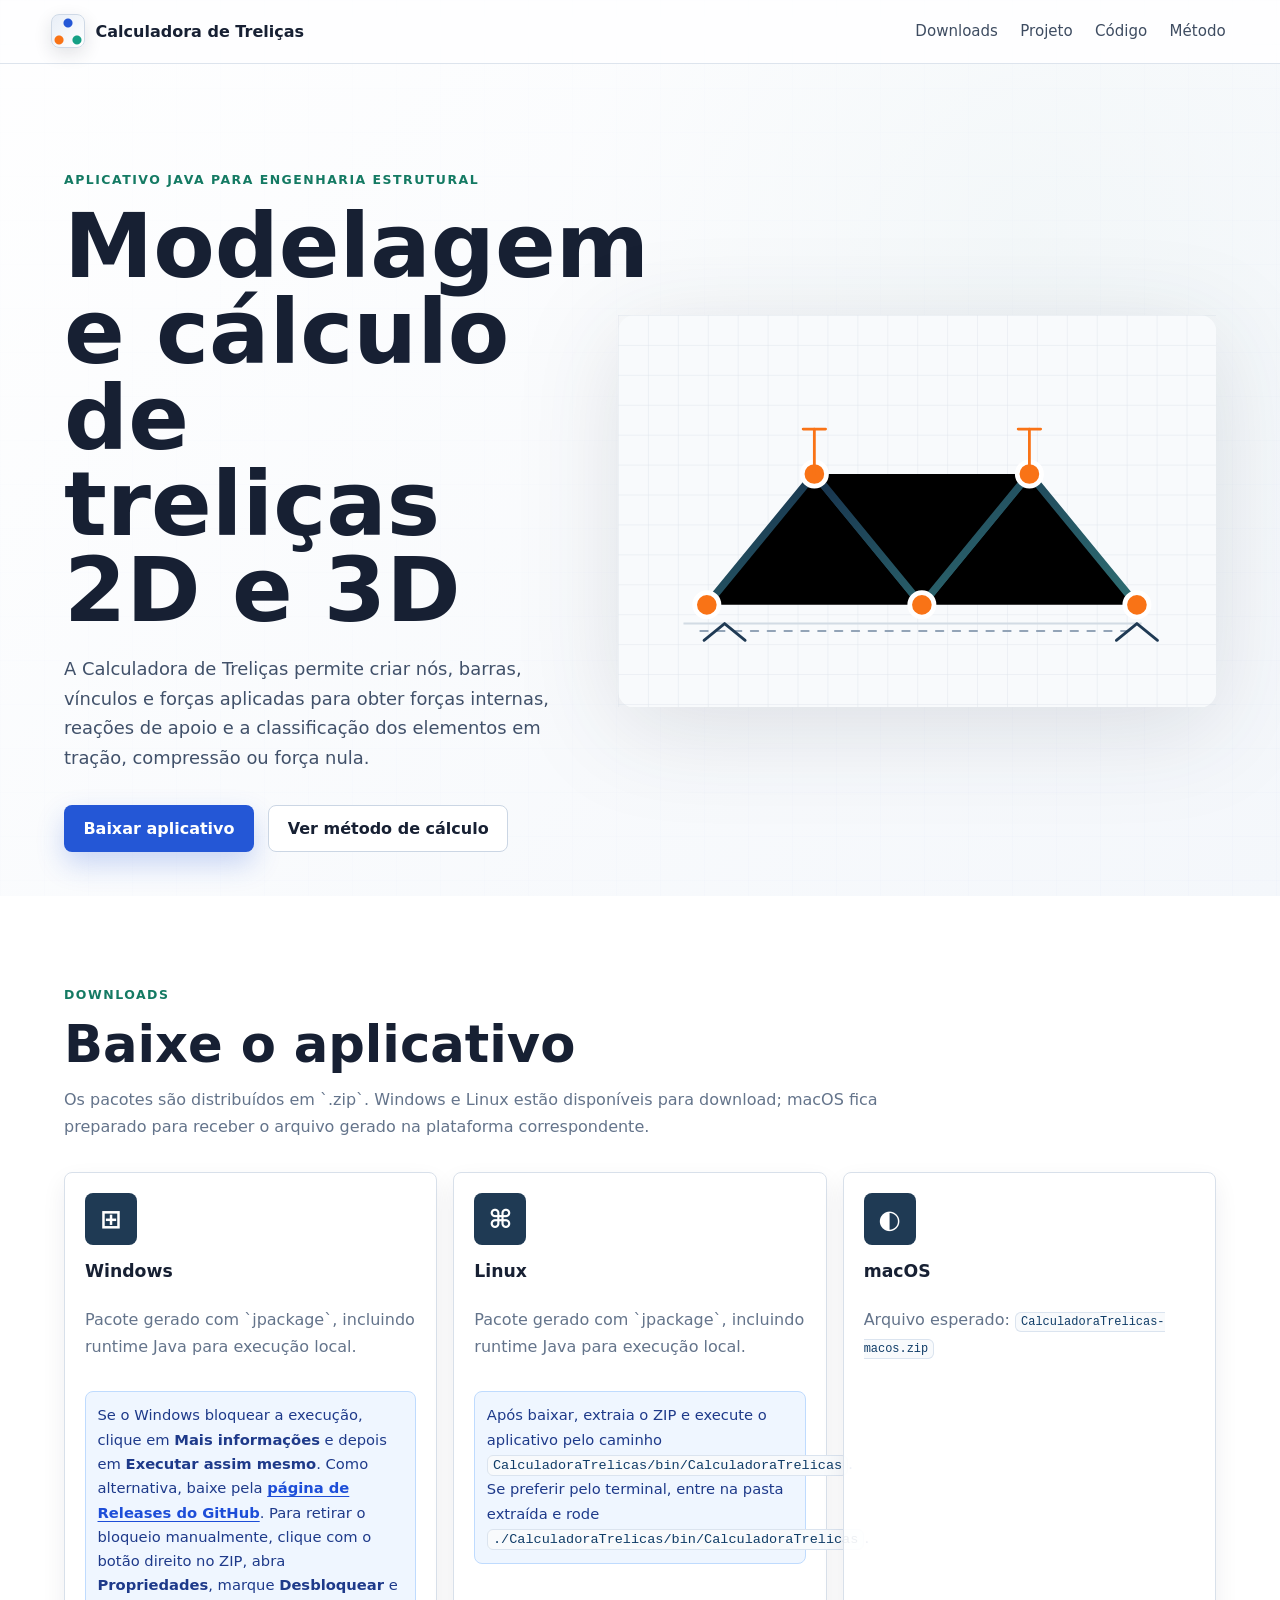
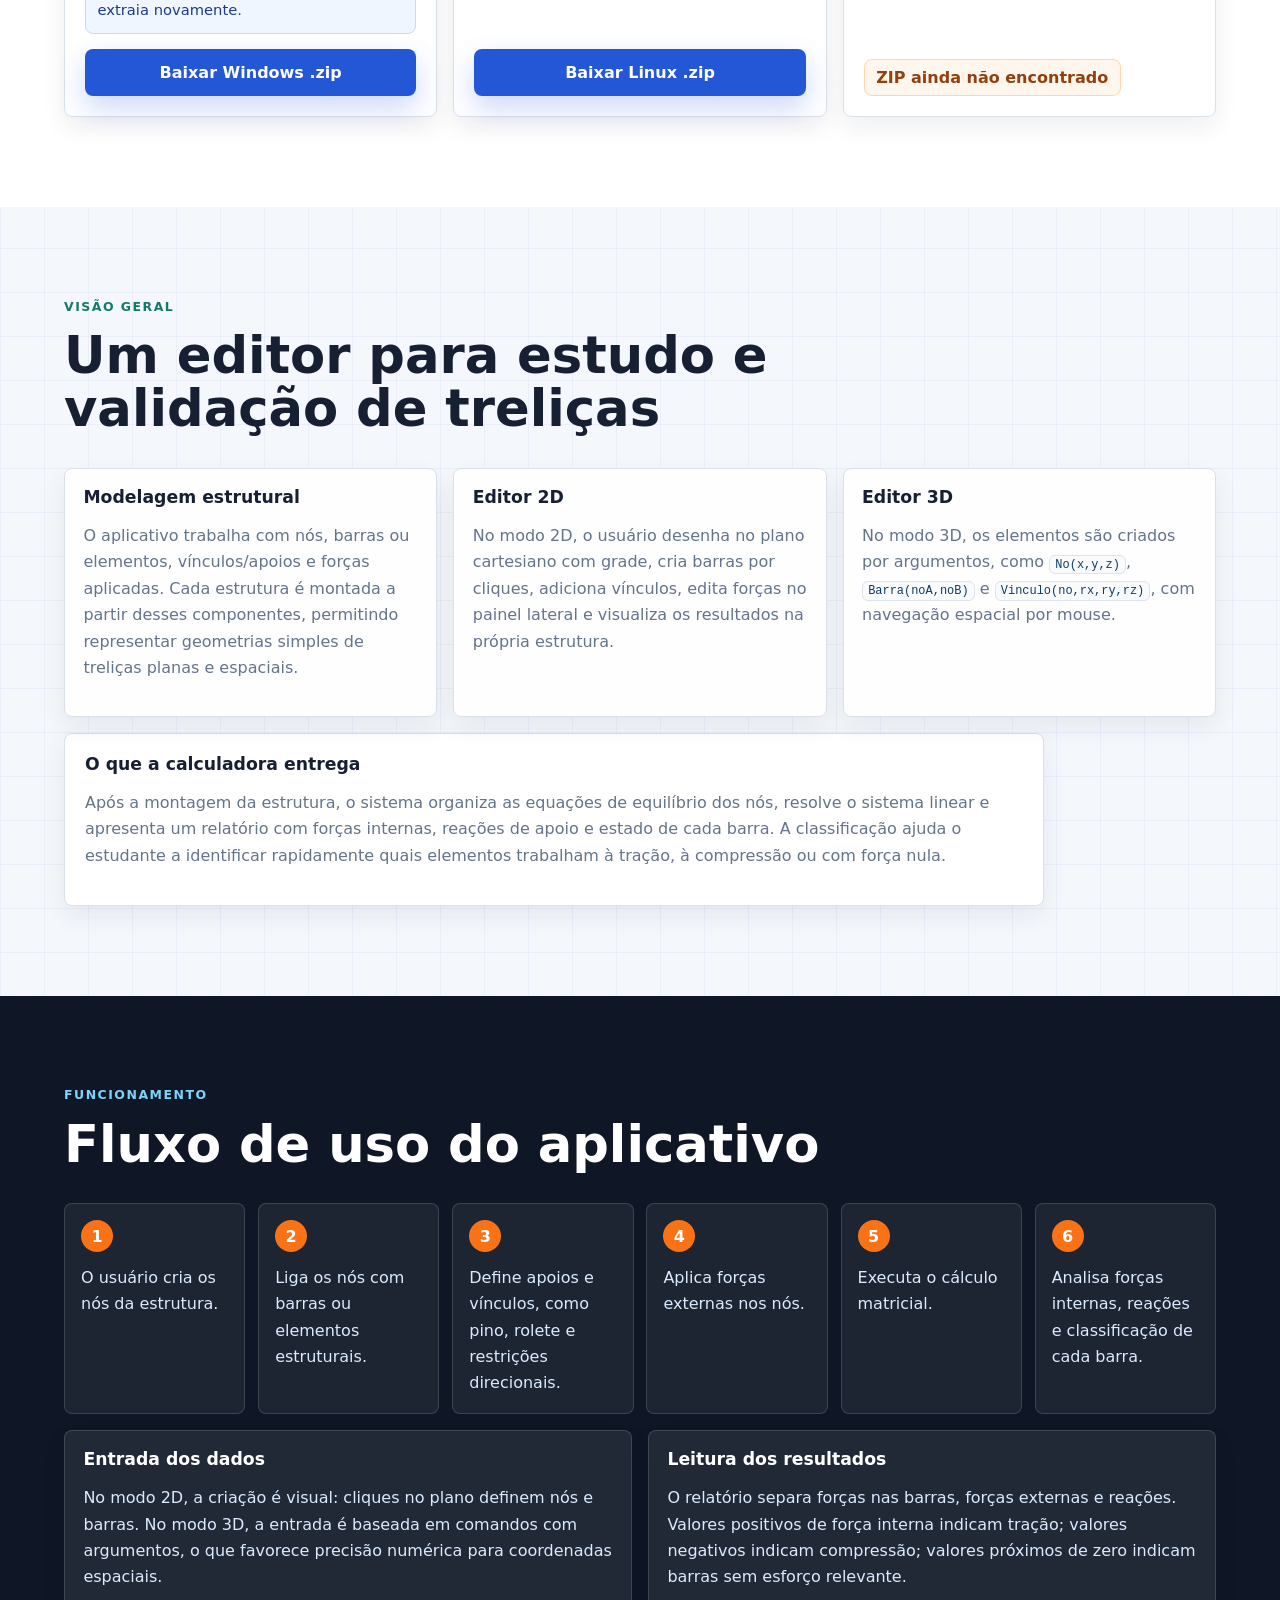
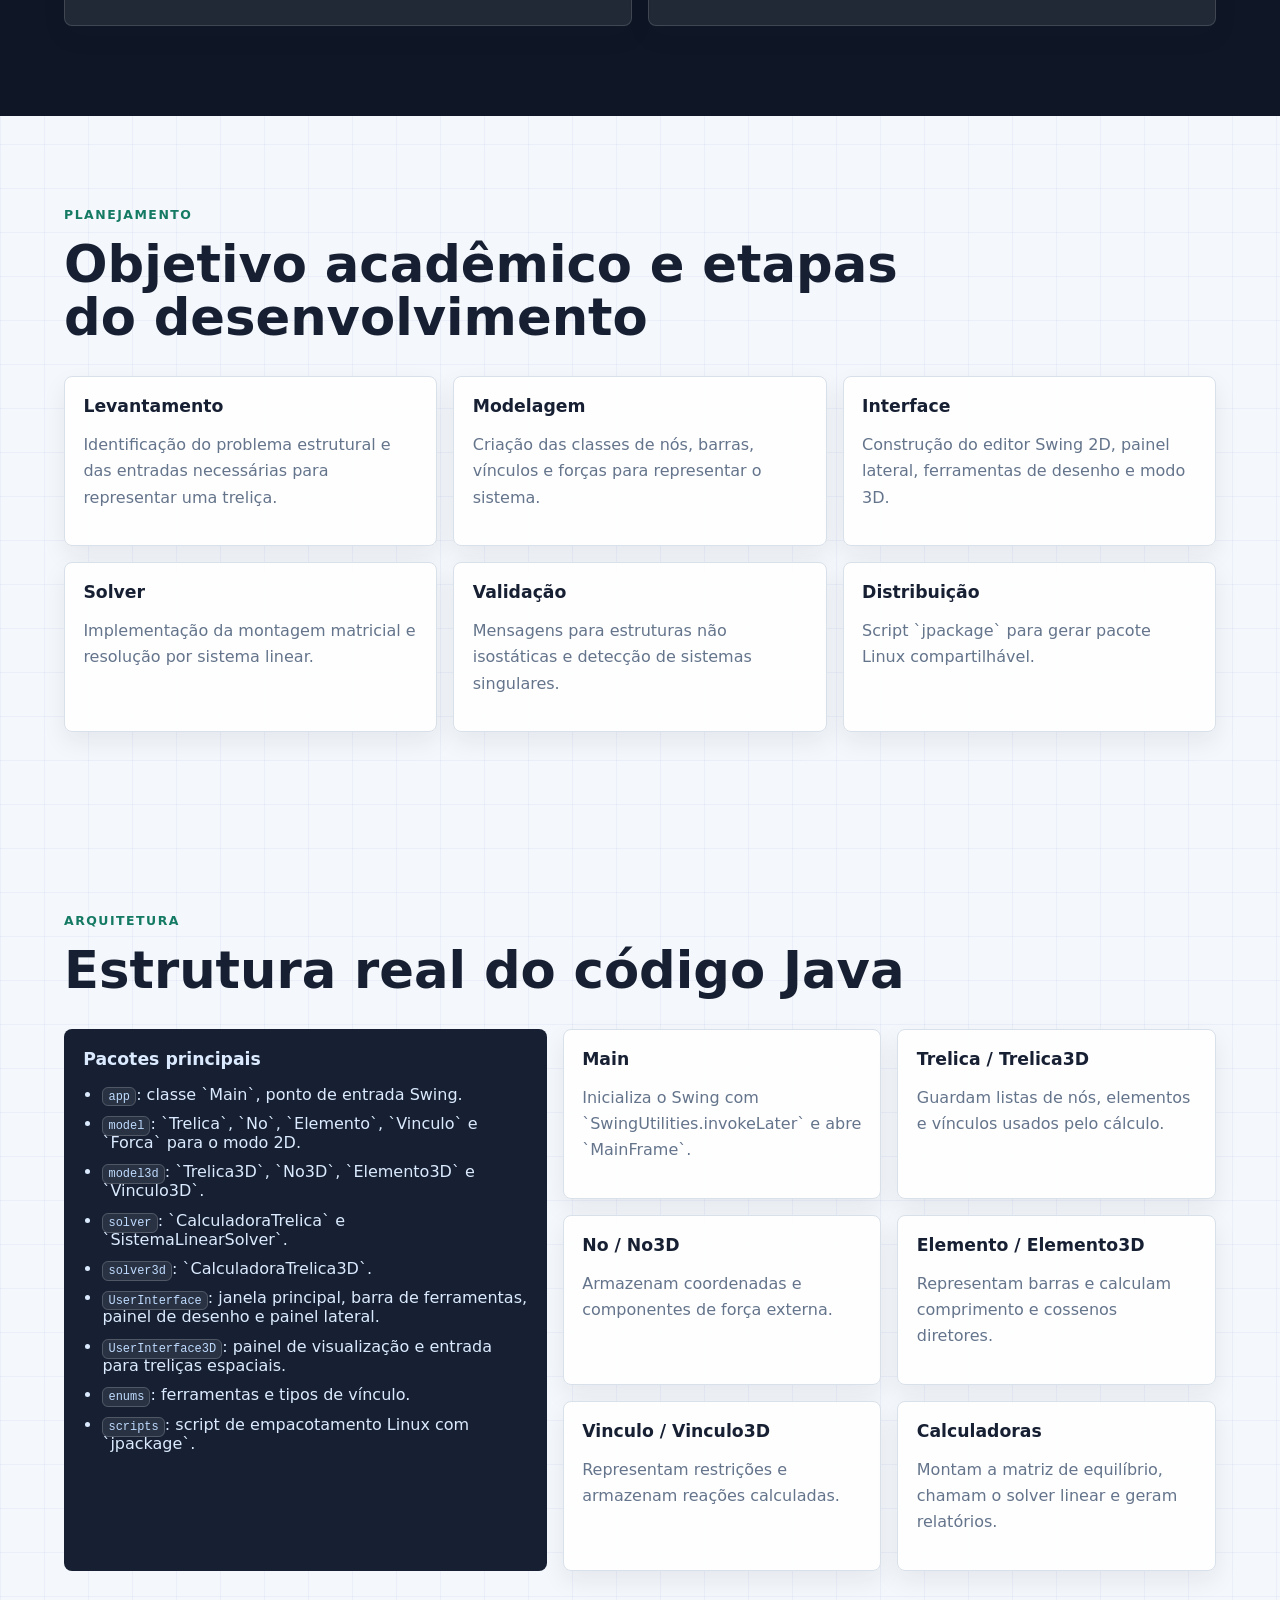
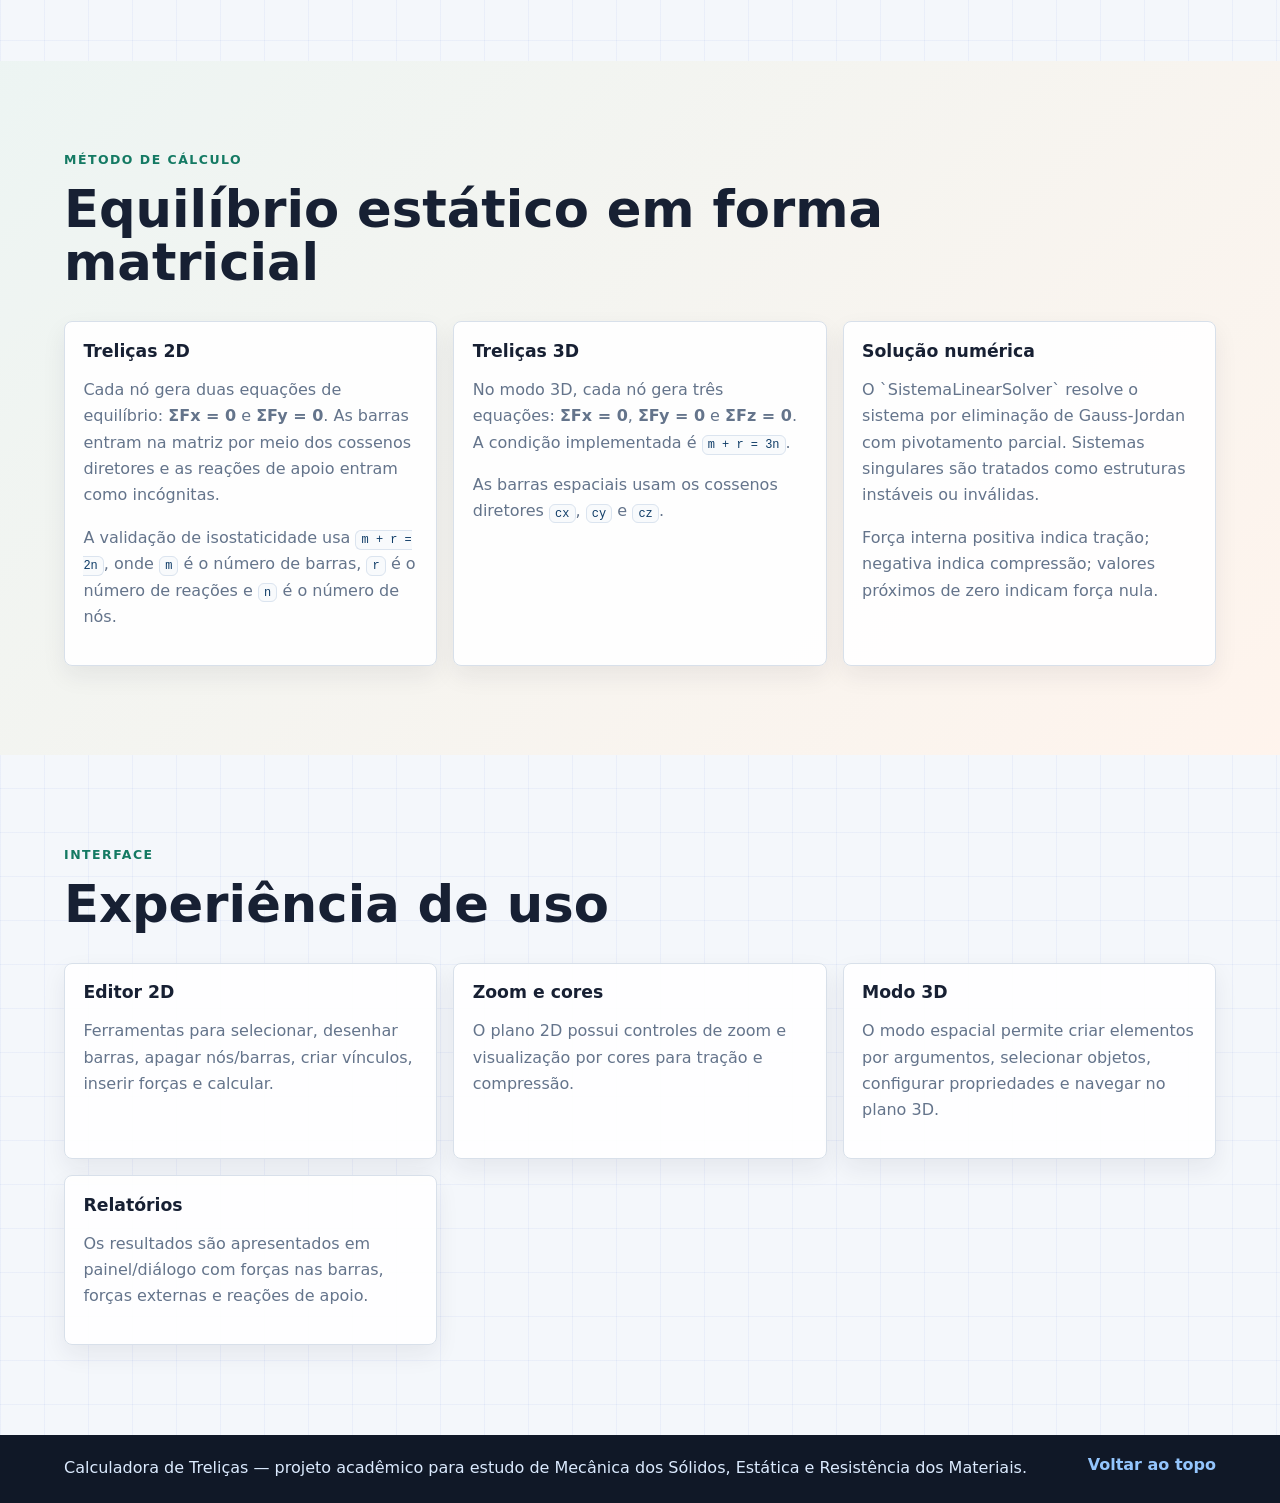
==== docs/index.html @ f8460560 "Move site para docs Renomeia a pasta do site para docs para permitir publicacao direta pelo GitHub P" ====
<!doctype html>
<html lang="pt-BR">
<head>
  <meta charset="utf-8">
  <meta name="viewport" content="width=device-width, initial-scale=1">
  <title>Calculadora de Treliças | Aplicativo 2D e 3D</title>
  <meta name="description" content="Site institucional da Calculadora de Treliças, aplicativo Java para modelagem e cálculo de treliças 2D e 3D.">
  <link rel="stylesheet" href="styles.css">
</head>
<body>
  <header class="site-header">
    <a class="brand" href="#inicio" aria-label="Calculadora de Treliças">
      <span class="brand-mark" aria-hidden="true"></span>
      <span>Calculadora de Treliças</span>
    </a>
    <nav class="main-nav" aria-label="Navegação principal">
      <a href="#downloads">Downloads</a>
      <a href="#projeto">Projeto</a>
      <a href="#codigo">Código</a>
      <a href="#metodo">Método</a>
    </nav>
  </header>

  <main>
    <section class="hero" id="inicio">
      <div class="hero-content">
        <p class="eyebrow">Aplicativo Java para engenharia estrutural</p>
        <h1>Modelagem e cálculo de treliças 2D e 3D</h1>
        <p class="lead">
          A Calculadora de Treliças permite criar nós, barras, vínculos e forças aplicadas para obter forças internas,
          reações de apoio e a classificação dos elementos em tração, compressão ou força nula.
        </p>
        <div class="hero-actions">
          <a class="button primary" href="#downloads">Baixar aplicativo</a>
          <a class="button secondary" href="#metodo">Ver método de cálculo</a>
        </div>
      </div>
      <div class="hero-visual" aria-label="Ilustração técnica de treliça">
        <svg viewBox="0 0 640 420" role="img" aria-labelledby="svgTitle svgDesc">
          <title id="svgTitle">Estrutura triangulada com nós e barras</title>
          <desc id="svgDesc">Diagrama técnico com barras trianguladas, nós e pontos de apoio.</desc>
          <defs>
            <pattern id="grid" width="32" height="32" patternUnits="userSpaceOnUse">
              <path d="M 32 0 L 0 0 0 32" fill="none" stroke="#d9e0e8" stroke-width="1"/>
            </pattern>
            <linearGradient id="beam" x1="0" y1="0" x2="1" y2="1">
              <stop offset="0" stop-color="#17324d"/>
              <stop offset="1" stop-color="#2f6f73"/>
            </linearGradient>
          </defs>
          <rect width="640" height="420" rx="18" fill="#f8fafc"/>
          <rect x="0" y="0" width="640" height="420" fill="url(#grid)" opacity="0.8"/>
          <path d="M70 330 L560 330 M120 285 L510 285 M170 240 L460 240" stroke="#d2dbe4" stroke-width="2"/>
          <g stroke="url(#beam)" stroke-width="8" stroke-linecap="round" stroke-linejoin="round">
            <path d="M95 310 L210 170 L325 310 L440 170 L555 310"/>
            <path d="M95 310 L325 310 L555 310"/>
            <path d="M210 170 L440 170"/>
            <path d="M210 170 L325 310 L440 170"/>
          </g>
          <g fill="#f97316" stroke="#ffffff" stroke-width="5">
            <circle cx="95" cy="310" r="13"/>
            <circle cx="210" cy="170" r="13"/>
            <circle cx="325" cy="310" r="13"/>
            <circle cx="440" cy="170" r="13"/>
            <circle cx="555" cy="310" r="13"/>
          </g>
          <g fill="none" stroke-linecap="round" stroke-linejoin="round">
            <path d="M88 338 L555 338" stroke="#93a4b7" stroke-width="2" stroke-dasharray="8 10"/>
            <path d="M92 348 L114 330 L136 348" stroke="#1f3a54" stroke-width="3"/>
            <path d="M533 348 L555 330 L577 348" stroke="#1f3a54" stroke-width="3"/>
            <path d="M210 170 L210 122 M440 170 L440 122" stroke="#f97316" stroke-width="3"/>
            <path d="M198 122 L222 122 M428 122 L452 122" stroke="#f97316" stroke-width="3"/>
          </g>
        </svg>
      </div>
    </section>

    <section class="downloads section" id="downloads" aria-labelledby="downloads-title">
      <div class="section-heading">
        <p class="eyebrow">Downloads</p>
        <h2 id="downloads-title">Baixe o aplicativo</h2>
        <p>Os pacotes são distribuídos em `.zip`. Windows e Linux estão disponíveis para download; macOS fica preparado para receber o arquivo gerado na plataforma correspondente.</p>
      </div>

      <div class="download-grid">
        <article class="download-card available">
          <div class="platform-icon" aria-hidden="true">⊞</div>
          <h3>Windows</h3>
          <p>Pacote gerado com `jpackage`, incluindo runtime Java para execução local.</p>
          <p class="download-note">
            Se o Windows bloquear a execução, clique em <strong>Mais informações</strong> e depois em <strong>Executar assim mesmo</strong>.
            Como alternativa, baixe pela <a href="https://github.com/ZinPedro/App_CalculoDeTreli-a/releases" target="_blank" rel="noopener">página de Releases do GitHub</a>.
            Para retirar o bloqueio manualmente, clique com o botão direito no ZIP, abra <strong>Propriedades</strong>, marque <strong>Desbloquear</strong> e extraia novamente.
          </p>
          <a class="button download" href="downloads/CalculadoraTrelicas-windows.zip" download>Baixar Windows .zip</a>
        </article>

        <article class="download-card available">
          <div class="platform-icon" aria-hidden="true">⌘</div>
          <h3>Linux</h3>
          <p>Pacote gerado com `jpackage`, incluindo runtime Java para execução local.</p>
          <p class="download-note">
            Após baixar, extraia o ZIP e execute o aplicativo pelo caminho
            <code>CalculadoraTrelicas/bin/CalculadoraTrelicas</code>.
            Se preferir pelo terminal, entre na pasta extraída e rode
            <code>./CalculadoraTrelicas/bin/CalculadoraTrelicas</code>.
          </p>
          <a class="button download" href="downloads/CalculadoraTrelicas-linux.zip" download>Baixar Linux .zip</a>
        </article>

        <article class="download-card pending">
          <div class="platform-icon" aria-hidden="true">◐</div>
          <h3>macOS</h3>
          <p>Arquivo esperado: <code>CalculadoraTrelicas-macos.zip</code></p>
          <span class="status">ZIP ainda não encontrado</span>
        </article>
      </div>
    </section>

    <section class="section overview" id="projeto">
      <div class="section-heading">
        <p class="eyebrow">Visão geral</p>
        <h2>Um editor para estudo e validação de treliças</h2>
      </div>
      <div class="feature-grid">
        <article>
          <h3>Modelagem estrutural</h3>
          <p>O aplicativo trabalha com nós, barras ou elementos, vínculos/apoios e forças aplicadas. Cada estrutura é montada a partir desses componentes, permitindo representar geometrias simples de treliças planas e espaciais.</p>
        </article>
        <article>
          <h3>Editor 2D</h3>
          <p>No modo 2D, o usuário desenha no plano cartesiano com grade, cria barras por cliques, adiciona vínculos, edita forças no painel lateral e visualiza os resultados na própria estrutura.</p>
        </article>
        <article>
          <h3>Editor 3D</h3>
          <p>No modo 3D, os elementos são criados por argumentos, como <code>No(x,y,z)</code>, <code>Barra(noA,noB)</code> e <code>Vinculo(no,rx,ry,rz)</code>, com navegação espacial por mouse.</p>
        </article>
      </div>
      <div class="detail-panel">
        <h3>O que a calculadora entrega</h3>
        <p>
          Após a montagem da estrutura, o sistema organiza as equações de equilíbrio dos nós, resolve o sistema linear
          e apresenta um relatório com forças internas, reações de apoio e estado de cada barra. A classificação ajuda
          o estudante a identificar rapidamente quais elementos trabalham à tração, à compressão ou com força nula.
        </p>
      </div>
    </section>

    <section class="section flow" id="funcionamento">
      <div class="section-heading">
        <p class="eyebrow">Funcionamento</p>
        <h2>Fluxo de uso do aplicativo</h2>
      </div>
      <ol class="timeline">
        <li><span>1</span><p>O usuário cria os nós da estrutura.</p></li>
        <li><span>2</span><p>Liga os nós com barras ou elementos estruturais.</p></li>
        <li><span>3</span><p>Define apoios e vínculos, como pino, rolete e restrições direcionais.</p></li>
        <li><span>4</span><p>Aplica forças externas nos nós.</p></li>
        <li><span>5</span><p>Executa o cálculo matricial.</p></li>
        <li><span>6</span><p>Analisa forças internas, reações e classificação de cada barra.</p></li>
      </ol>
      <div class="workflow-detail">
        <article>
          <h3>Entrada dos dados</h3>
          <p>
            No modo 2D, a criação é visual: cliques no plano definem nós e barras. No modo 3D, a entrada é baseada em
            comandos com argumentos, o que favorece precisão numérica para coordenadas espaciais.
          </p>
        </article>
        <article>
          <h3>Leitura dos resultados</h3>
          <p>
            O relatório separa forças nas barras, forças externas e reações. Valores positivos de força interna indicam
            tração; valores negativos indicam compressão; valores próximos de zero indicam barras sem esforço relevante.
          </p>
        </article>
      </div>
    </section>

    <section class="section planning">
      <div class="section-heading">
        <p class="eyebrow">Planejamento</p>
        <h2>Objetivo acadêmico e etapas do desenvolvimento</h2>
      </div>
      <div class="planning-grid">
        <article><h3>Levantamento</h3><p>Identificação do problema estrutural e das entradas necessárias para representar uma treliça.</p></article>
        <article><h3>Modelagem</h3><p>Criação das classes de nós, barras, vínculos e forças para representar o sistema.</p></article>
        <article><h3>Interface</h3><p>Construção do editor Swing 2D, painel lateral, ferramentas de desenho e modo 3D.</p></article>
        <article><h3>Solver</h3><p>Implementação da montagem matricial e resolução por sistema linear.</p></article>
        <article><h3>Validação</h3><p>Mensagens para estruturas não isostáticas e detecção de sistemas singulares.</p></article>
        <article><h3>Distribuição</h3><p>Script `jpackage` para gerar pacote Linux compartilhável.</p></article>
      </div>
    </section>

    <section class="section code" id="codigo">
      <div class="section-heading">
        <p class="eyebrow">Arquitetura</p>
        <h2>Estrutura real do código Java</h2>
      </div>
      <div class="code-layout">
        <div class="package-list">
          <h3>Pacotes principais</h3>
          <ul>
            <li><code>app</code>: classe `Main`, ponto de entrada Swing.</li>
            <li><code>model</code>: `Trelica`, `No`, `Elemento`, `Vinculo` e `Forca` para o modo 2D.</li>
            <li><code>model3d</code>: `Trelica3D`, `No3D`, `Elemento3D` e `Vinculo3D`.</li>
            <li><code>solver</code>: `CalculadoraTrelica` e `SistemaLinearSolver`.</li>
            <li><code>solver3d</code>: `CalculadoraTrelica3D`.</li>
            <li><code>UserInterface</code>: janela principal, barra de ferramentas, painel de desenho e painel lateral.</li>
            <li><code>UserInterface3D</code>: painel de visualização e entrada para treliças espaciais.</li>
            <li><code>enums</code>: ferramentas e tipos de vínculo.</li>
            <li><code>scripts</code>: script de empacotamento Linux com `jpackage`.</li>
          </ul>
        </div>
        <div class="class-cards">
          <article><h3>Main</h3><p>Inicializa o Swing com `SwingUtilities.invokeLater` e abre `MainFrame`.</p></article>
          <article><h3>Trelica / Trelica3D</h3><p>Guardam listas de nós, elementos e vínculos usados pelo cálculo.</p></article>
          <article><h3>No / No3D</h3><p>Armazenam coordenadas e componentes de força externa.</p></article>
          <article><h3>Elemento / Elemento3D</h3><p>Representam barras e calculam comprimento e cossenos diretores.</p></article>
          <article><h3>Vinculo / Vinculo3D</h3><p>Representam restrições e armazenam reações calculadas.</p></article>
          <article><h3>Calculadoras</h3><p>Montam a matriz de equilíbrio, chamam o solver linear e geram relatórios.</p></article>
        </div>
      </div>
    </section>

    <section class="section method" id="metodo">
      <div class="section-heading">
        <p class="eyebrow">Método de cálculo</p>
        <h2>Equilíbrio estático em forma matricial</h2>
      </div>
      <div class="method-grid">
        <article>
          <h3>Treliças 2D</h3>
          <p>Cada nó gera duas equações de equilíbrio: <strong>ΣFx = 0</strong> e <strong>ΣFy = 0</strong>. As barras entram na matriz por meio dos cossenos diretores e as reações de apoio entram como incógnitas.</p>
          <p>A validação de isostaticidade usa <code>m + r = 2n</code>, onde <code>m</code> é o número de barras, <code>r</code> é o número de reações e <code>n</code> é o número de nós.</p>
        </article>
        <article>
          <h3>Treliças 3D</h3>
          <p>No modo 3D, cada nó gera três equações: <strong>ΣFx = 0</strong>, <strong>ΣFy = 0</strong> e <strong>ΣFz = 0</strong>. A condição implementada é <code>m + r = 3n</code>.</p>
          <p>As barras espaciais usam os cossenos diretores <code>cx</code>, <code>cy</code> e <code>cz</code>.</p>
        </article>
        <article>
          <h3>Solução numérica</h3>
          <p>O `SistemaLinearSolver` resolve o sistema por eliminação de Gauss-Jordan com pivotamento parcial. Sistemas singulares são tratados como estruturas instáveis ou inválidas.</p>
          <p>Força interna positiva indica tração; negativa indica compressão; valores próximos de zero indicam força nula.</p>
        </article>
      </div>
    </section>

    <section class="section interface">
      <div class="section-heading">
        <p class="eyebrow">Interface</p>
        <h2>Experiência de uso</h2>
      </div>
      <div class="interface-grid">
        <article><h3>Editor 2D</h3><p>Ferramentas para selecionar, desenhar barras, apagar nós/barras, criar vínculos, inserir forças e calcular.</p></article>
        <article><h3>Zoom e cores</h3><p>O plano 2D possui controles de zoom e visualização por cores para tração e compressão.</p></article>
        <article><h3>Modo 3D</h3><p>O modo espacial permite criar elementos por argumentos, selecionar objetos, configurar propriedades e navegar no plano 3D.</p></article>
        <article><h3>Relatórios</h3><p>Os resultados são apresentados em painel/diálogo com forças nas barras, forças externas e reações de apoio.</p></article>
      </div>
    </section>
  </main>

  <footer class="site-footer">
    <p>Calculadora de Treliças — projeto acadêmico para estudo de Mecânica dos Sólidos, Estática e Resistência dos Materiais.</p>
    <a href="#inicio">Voltar ao topo</a>
  </footer>

  <script src="script.js"></script>
</body>
</html>
---- docs/styles.css ----
:root {
  --ink: #172033;
  --muted: #64748b;
  --line: #d8e0ea;
  --paper: #ffffff;
  --surface: #f4f7fb;
  --steel: #1f3a54;
  --blue: #2457d6;
  --green: #147a63;
  --orange: #f97316;
  --shadow: 0 20px 50px rgba(23, 32, 51, 0.12);
}

* {
  box-sizing: border-box;
}

html {
  scroll-behavior: smooth;
}

body {
  margin: 0;
  font-family: Inter, ui-sans-serif, system-ui, -apple-system, BlinkMacSystemFont, "Segoe UI", sans-serif;
  color: var(--ink);
  background:
    linear-gradient(90deg, rgba(36, 87, 214, 0.05) 1px, transparent 1px),
    linear-gradient(rgba(36, 87, 214, 0.05) 1px, transparent 1px),
    var(--surface);
  background-size: 44px 44px;
}

a {
  color: inherit;
  text-decoration: none;
}

code {
  padding: 0.12rem 0.32rem;
  border: 1px solid #dbe4ef;
  border-radius: 6px;
  background: #f8fafc;
  color: #0f3c67;
  font-size: 0.92em;
}

.site-header {
  position: sticky;
  top: 0;
  z-index: 20;
  display: flex;
  align-items: center;
  justify-content: space-between;
  gap: 1rem;
  padding: 0.9rem clamp(1rem, 4vw, 4rem);
  background: rgba(255, 255, 255, 0.86);
  border-bottom: 1px solid rgba(216, 224, 234, 0.85);
  backdrop-filter: blur(16px);
}

.brand {
  display: inline-flex;
  align-items: center;
  gap: 0.65rem;
  font-weight: 800;
  letter-spacing: 0;
}

.brand-mark {
  width: 34px;
  height: 34px;
  border-radius: 8px;
  background:
    radial-gradient(circle at 22% 78%, #f97316 0 4px, transparent 5px),
    radial-gradient(circle at 78% 78%, #14a085 0 4px, transparent 5px),
    radial-gradient(circle at 50% 25%, #2457d6 0 4px, transparent 5px),
    linear-gradient(135deg, #e8eef7, #ffffff);
  border: 1px solid #cfd9e6;
  box-shadow: 0 6px 18px rgba(23, 32, 51, 0.12);
}

.main-nav {
  display: flex;
  align-items: center;
  gap: 1rem;
  color: #3e4c61;
  font-size: 0.94rem;
}

.main-nav a {
  padding: 0.5rem 0.2rem;
}

.hero {
  display: grid;
  grid-template-columns: minmax(0, 0.9fr) minmax(320px, 1.1fr);
  gap: clamp(2rem, 5vw, 5rem);
  align-items: center;
  min-height: calc(100vh - 68px);
  padding: clamp(4rem, 8vw, 7rem) clamp(1rem, 5vw, 5rem) 2.5rem;
  background:
    linear-gradient(135deg, rgba(255, 255, 255, 0.92), rgba(244, 247, 251, 0.7)),
    radial-gradient(circle at 80% 20%, rgba(20, 122, 99, 0.12), transparent 38%);
}

.hero-content {
  max-width: 720px;
}

.eyebrow {
  margin: 0 0 0.75rem;
  color: var(--green);
  font-size: 0.78rem;
  font-weight: 800;
  letter-spacing: 0.12em;
  text-transform: uppercase;
}

h1,
h2,
h3,
p {
  letter-spacing: 0;
}

h1 {
  margin: 0;
  max-width: 820px;
  font-size: clamp(2.55rem, 7vw, 5.65rem);
  line-height: 0.96;
}

h2 {
  margin: 0;
  font-size: clamp(2rem, 4vw, 3.35rem);
  line-height: 1.04;
}

h3 {
  margin: 0 0 0.65rem;
  font-size: 1.08rem;
}

p {
  line-height: 1.65;
}

.lead {
  max-width: 660px;
  margin: 1.35rem 0 0;
  color: #41516a;
  font-size: 1.12rem;
}

.hero-actions {
  display: flex;
  flex-wrap: wrap;
  gap: 0.9rem;
  margin-top: 2rem;
}

.button {
  display: inline-flex;
  align-items: center;
  justify-content: center;
  min-height: 46px;
  padding: 0.82rem 1.15rem;
  border-radius: 8px;
  border: 1px solid transparent;
  font-weight: 800;
}

.button.primary,
.button.download {
  color: #fff;
  background: var(--blue);
  box-shadow: 0 12px 28px rgba(36, 87, 214, 0.23);
}

.button.secondary {
  color: var(--ink);
  background: #fff;
  border-color: #cbd6e4;
}

.hero-visual svg {
  display: block;
  width: 100%;
  filter: drop-shadow(var(--shadow));
}

.section {
  padding: clamp(3.5rem, 7vw, 6.5rem) clamp(1rem, 5vw, 5rem);
}

.section-heading {
  max-width: 880px;
  margin-bottom: 2rem;
}

.section-heading p:not(.eyebrow) {
  color: var(--muted);
}

.downloads {
  background: var(--paper);
}

.download-grid,
.feature-grid,
.planning-grid,
.method-grid,
.interface-grid {
  display: grid;
  grid-template-columns: repeat(3, minmax(0, 1fr));
  gap: 1rem;
}

.download-card,
.feature-grid article,
.planning-grid article,
.method-grid article,
.interface-grid article,
.class-cards article {
  border: 1px solid var(--line);
  border-radius: 8px;
  background: rgba(255, 255, 255, 0.92);
  box-shadow: 0 10px 24px rgba(23, 32, 51, 0.07);
}

.download-card {
  display: flex;
  flex-direction: column;
  min-height: 250px;
  padding: 1.25rem;
}

.platform-icon {
  display: grid;
  width: 52px;
  height: 52px;
  margin-bottom: 1rem;
  place-items: center;
  border-radius: 8px;
  color: #fff;
  background: var(--steel);
  font-size: 1.6rem;
  font-weight: 900;
}

.download-card p {
  color: var(--muted);
}

.download-card .download-note {
  padding: 0.72rem;
  border: 1px solid #bfdbfe;
  border-radius: 8px;
  color: #1e3a8a;
  background: #eff6ff;
  font-size: 0.92rem;
}

.download-card .download-note a {
  color: #1d4ed8;
  font-weight: 800;
  text-decoration: underline;
  text-underline-offset: 3px;
}

.download-card .button,
.download-card .status {
  margin-top: auto;
}

.status {
  display: inline-flex;
  width: fit-content;
  padding: 0.52rem 0.72rem;
  border-radius: 8px;
  color: #92400e;
  background: #fff7ed;
  border: 1px solid #fed7aa;
  font-weight: 800;
}

.feature-grid article,
.planning-grid article,
.method-grid article,
.interface-grid article,
.class-cards article {
  padding: 1.15rem;
}

.feature-grid article p,
.planning-grid article p,
.method-grid article p,
.interface-grid article p,
.class-cards article p {
  color: var(--muted);
}

.detail-panel,
.workflow-detail article {
  border: 1px solid var(--line);
  border-radius: 8px;
  background: #ffffff;
  box-shadow: 0 10px 24px rgba(23, 32, 51, 0.07);
}

.detail-panel {
  margin-top: 1rem;
  padding: 1.25rem;
  max-width: 980px;
}

.detail-panel p,
.workflow-detail p {
  color: var(--muted);
}

.flow {
  background: #0f1726;
  color: #fff;
}

.flow .eyebrow {
  color: #7dd3fc;
}

.timeline {
  display: grid;
  grid-template-columns: repeat(6, minmax(0, 1fr));
  gap: 0.8rem;
  padding: 0;
  list-style: none;
}

.timeline li {
  padding: 1rem;
  border: 1px solid rgba(255, 255, 255, 0.14);
  border-radius: 8px;
  background: rgba(255, 255, 255, 0.06);
}

.timeline span {
  display: grid;
  width: 32px;
  height: 32px;
  margin-bottom: 0.8rem;
  place-items: center;
  border-radius: 50%;
  background: var(--orange);
  font-weight: 900;
}

.timeline p {
  margin: 0;
  color: #dbeafe;
}

.workflow-detail {
  display: grid;
  grid-template-columns: repeat(2, minmax(0, 1fr));
  gap: 1rem;
  margin-top: 1rem;
}

.workflow-detail article {
  background: rgba(255, 255, 255, 0.08);
  border-color: rgba(255, 255, 255, 0.14);
  padding: 1.15rem;
}

.workflow-detail p {
  color: #dbeafe;
}

.code-layout {
  display: grid;
  grid-template-columns: minmax(260px, 0.85fr) minmax(0, 1.15fr);
  gap: 1rem;
}

.package-list {
  padding: 1.2rem;
  border-radius: 8px;
  color: #dbeafe;
  background: #172033;
}

.package-list ul {
  display: grid;
  gap: 0.65rem;
  padding-left: 1.2rem;
}

.package-list code {
  border-color: rgba(255, 255, 255, 0.18);
  background: rgba(255, 255, 255, 0.08);
  color: #bfdbfe;
}

.class-cards {
  display: grid;
  grid-template-columns: repeat(2, minmax(0, 1fr));
  gap: 1rem;
}

.method {
  background:
    linear-gradient(135deg, rgba(20, 122, 99, 0.08), rgba(249, 115, 22, 0.08)),
    #ffffff;
}

.site-footer {
  display: flex;
  justify-content: space-between;
  gap: 1rem;
  padding: 1.3rem clamp(1rem, 5vw, 5rem);
  color: #dbeafe;
  background: #101827;
}

.site-footer p {
  margin: 0;
}

.site-footer a {
  color: #93c5fd;
  font-weight: 800;
}

@media (max-width: 980px) {
  .hero,
  .code-layout {
    grid-template-columns: 1fr;
  }

  .download-grid,
  .feature-grid,
  .planning-grid,
  .method-grid,
  .interface-grid,
  .timeline,
  .workflow-detail {
    grid-template-columns: repeat(2, minmax(0, 1fr));
  }
}

@media (max-width: 720px) {
  .site-header,
  .site-footer {
    align-items: flex-start;
    flex-direction: column;
  }

  .main-nav {
    flex-wrap: wrap;
  }

  .hero {
    min-height: auto;
  }

  .download-grid,
  .feature-grid,
  .planning-grid,
  .method-grid,
  .interface-grid,
  .timeline,
  .workflow-detail,
  .class-cards {
    grid-template-columns: 1fr;
  }
}
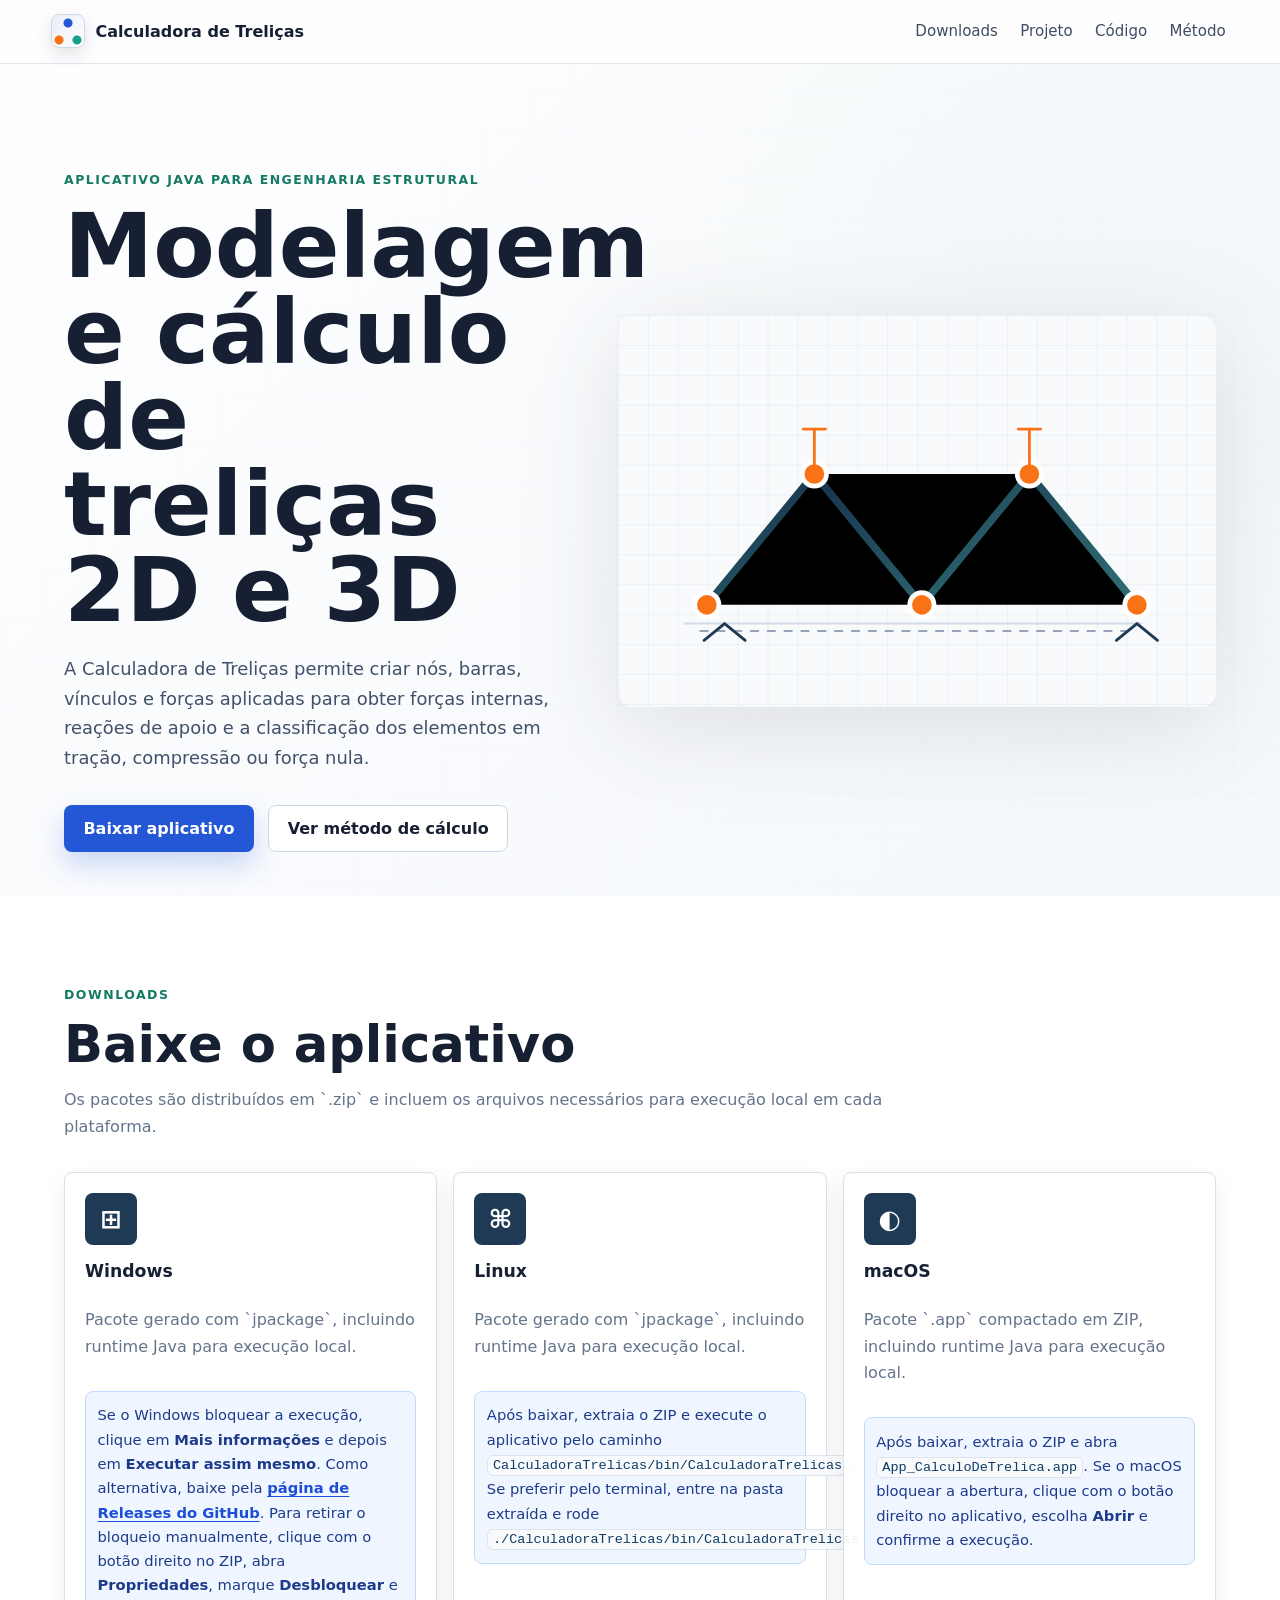
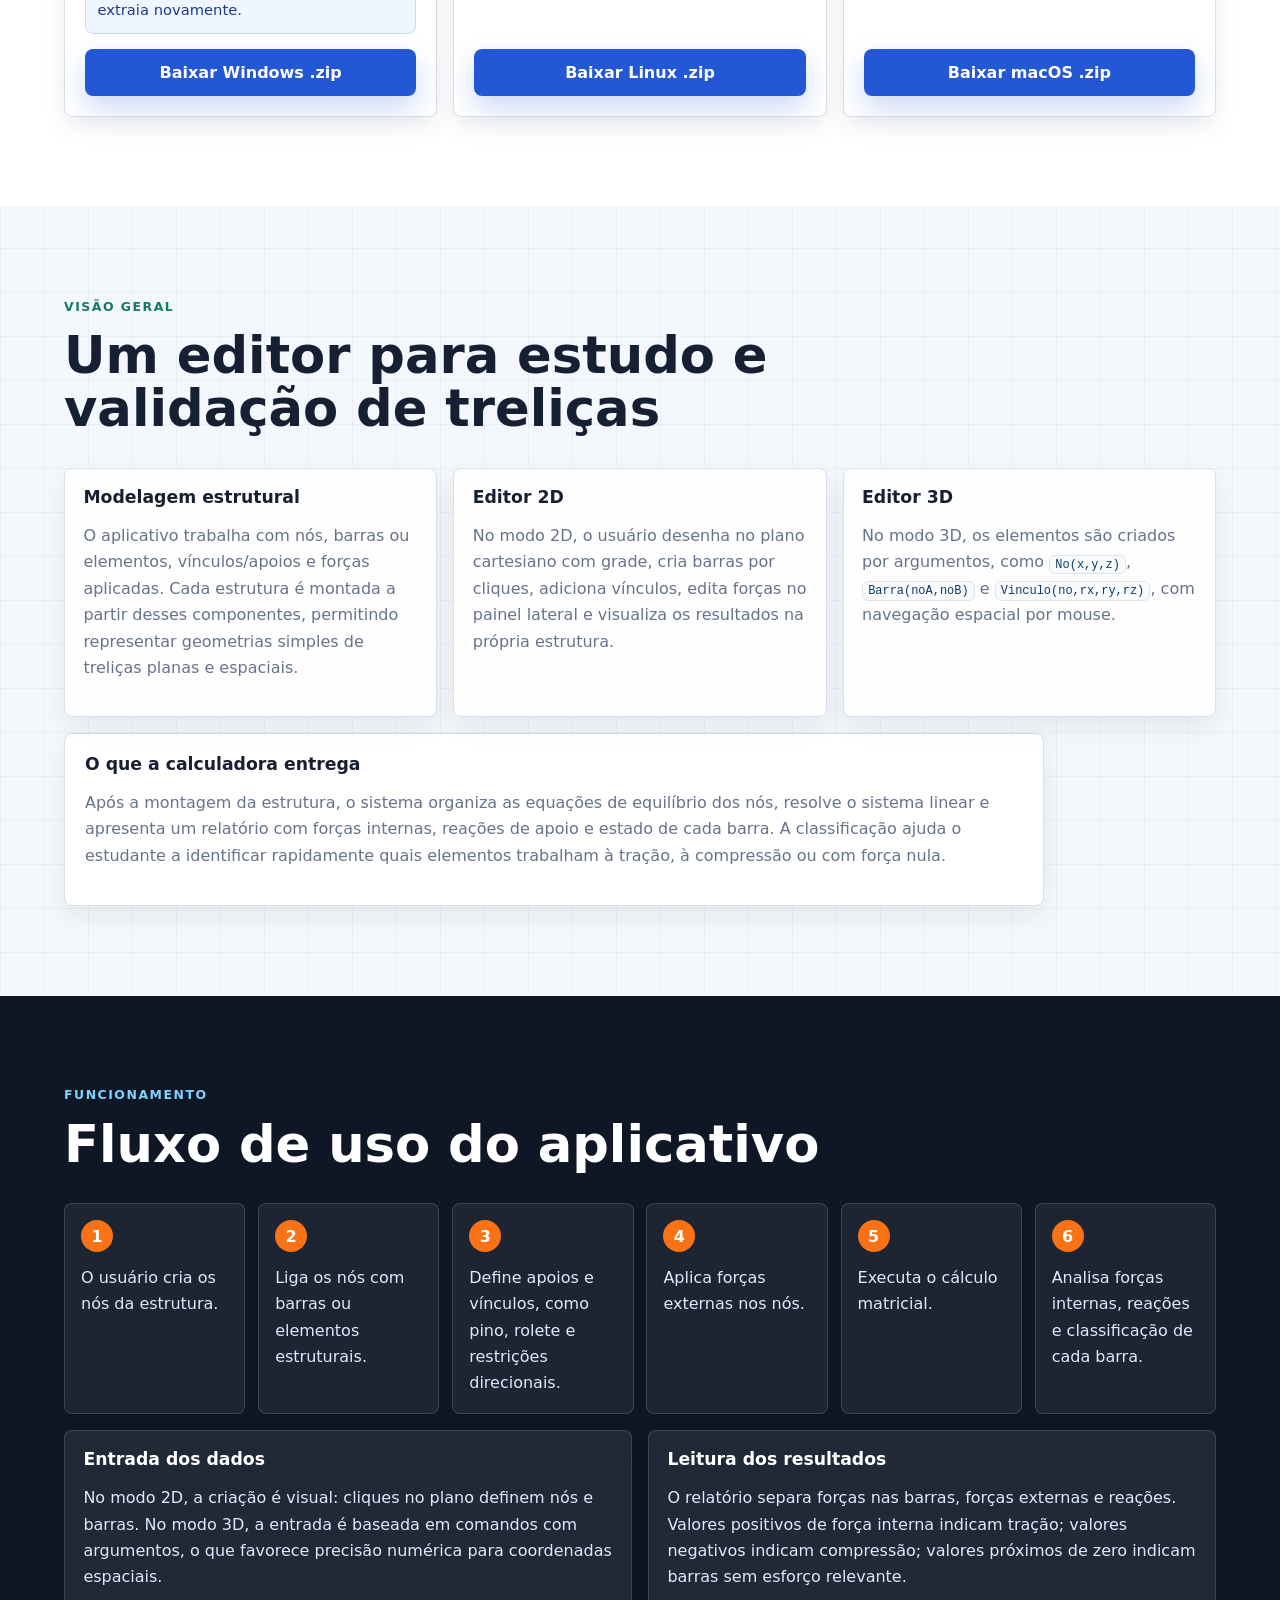
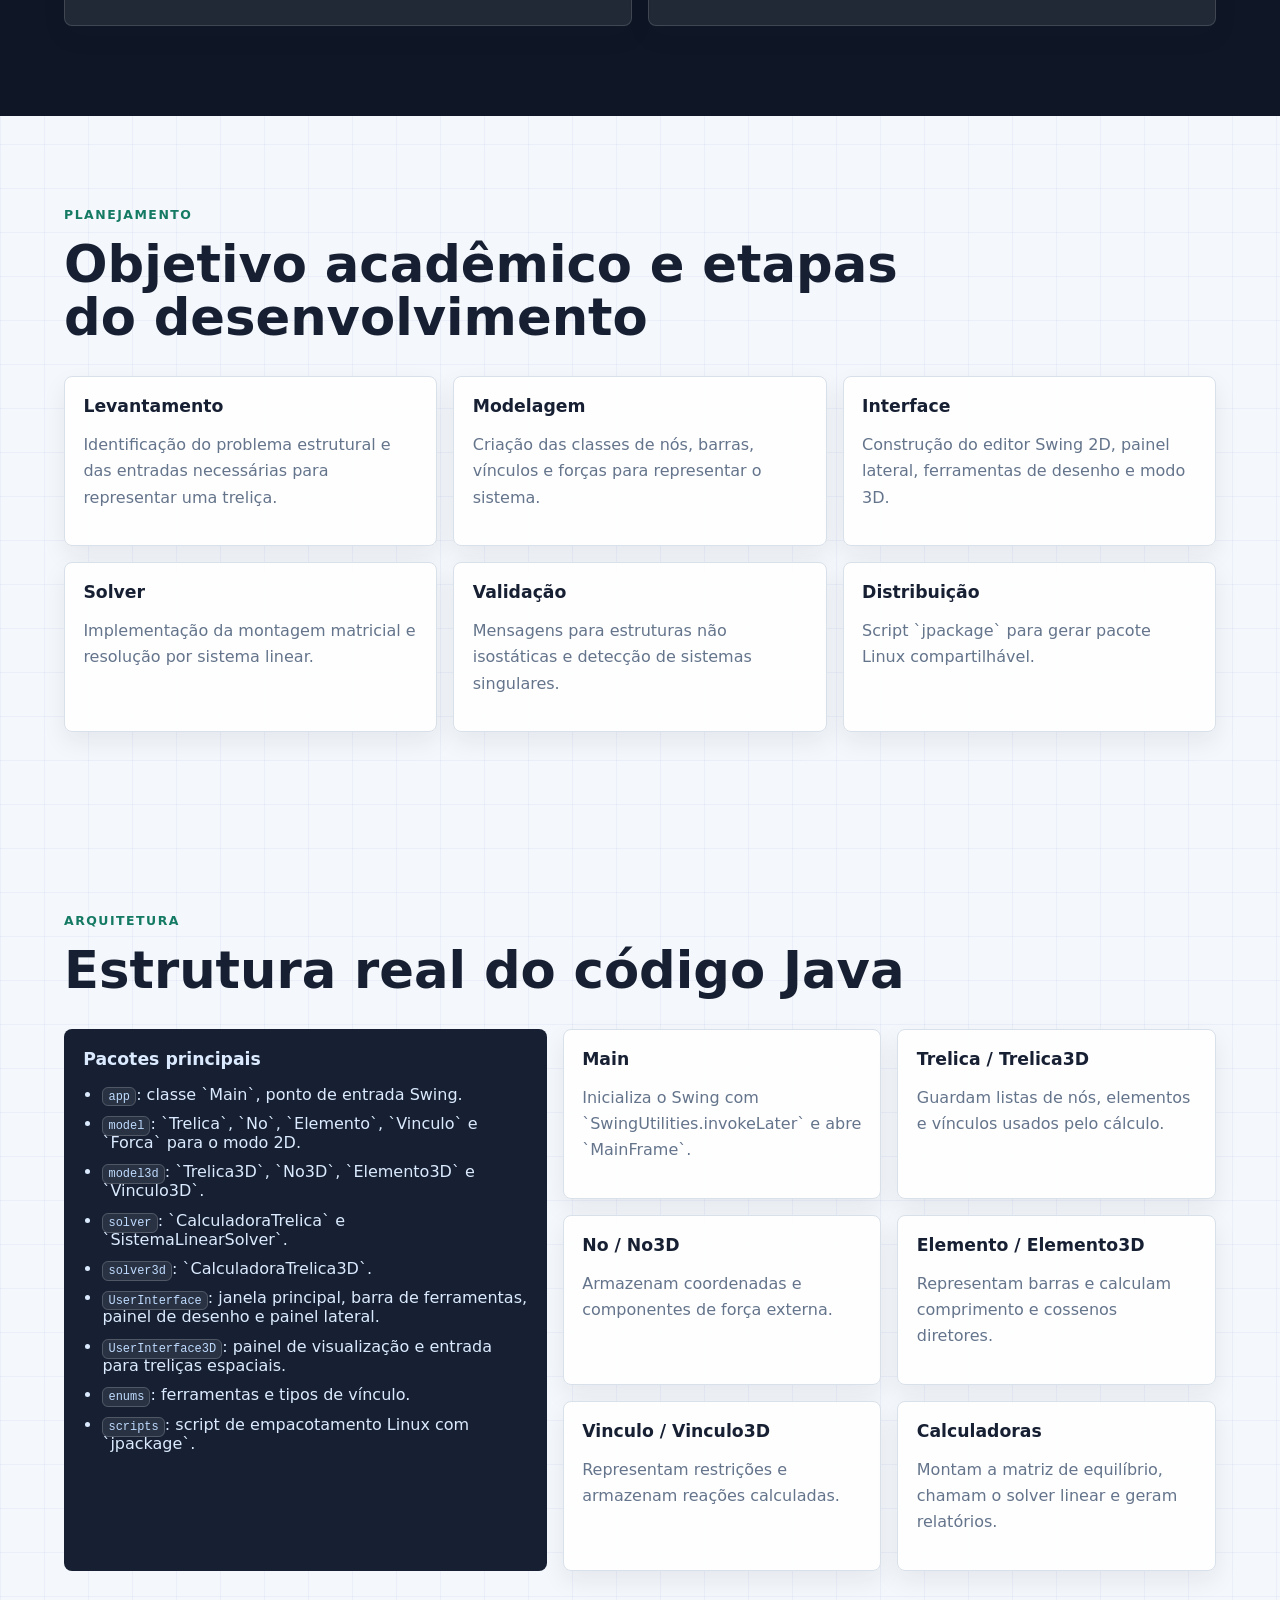
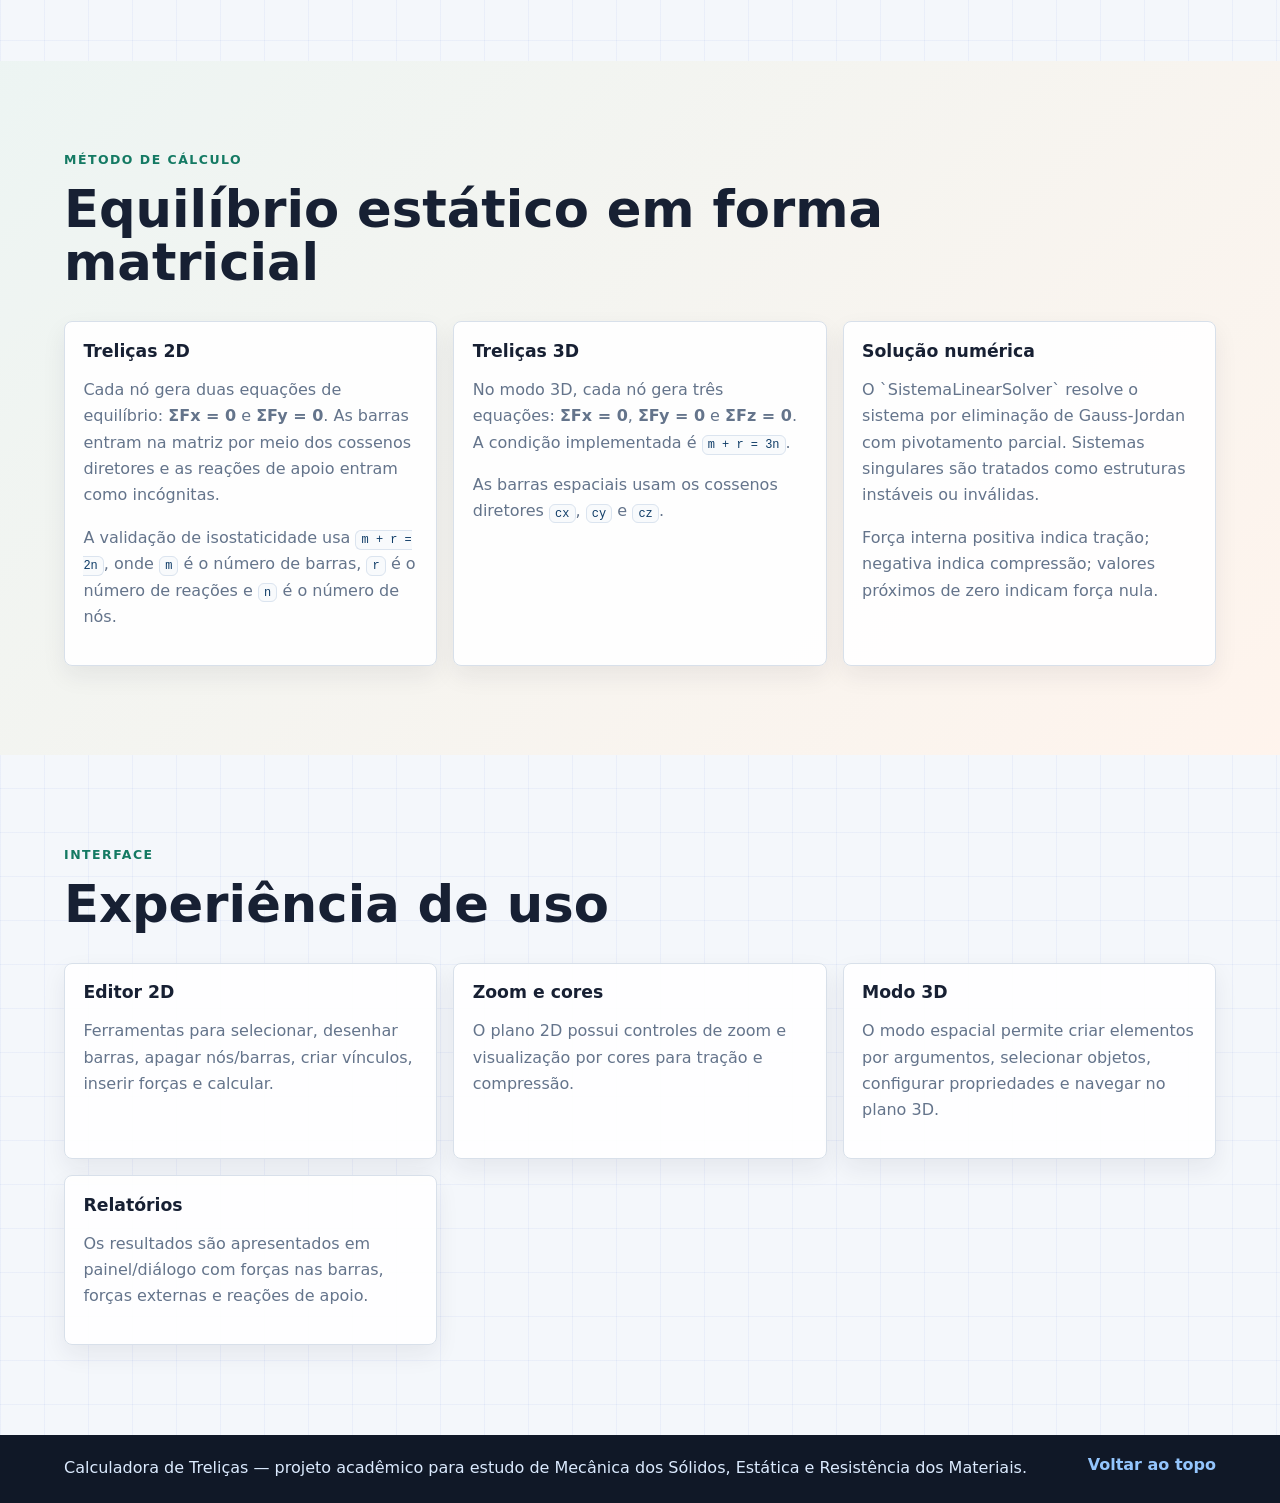
==== commit 48a1c099: "Adiciona pacote macOS ao site" ====
--- a/docs/index.html
+++ b/docs/index.html
@@ -79,7 +79,7 @@
       <div class="section-heading">
         <p class="eyebrow">Downloads</p>
         <h2 id="downloads-title">Baixe o aplicativo</h2>
-        <p>Os pacotes são distribuídos em `.zip`. Windows e Linux estão disponíveis para download; macOS fica preparado para receber o arquivo gerado na plataforma correspondente.</p>
+        <p>Os pacotes são distribuídos em `.zip` e incluem os arquivos necessários para execução local em cada plataforma.</p>
       </div>
 
       <div class="download-grid">
@@ -108,11 +108,16 @@
           <a class="button download" href="downloads/CalculadoraTrelicas-linux.zip" download>Baixar Linux .zip</a>
         </article>
 
-        <article class="download-card pending">
+        <article class="download-card available">
           <div class="platform-icon" aria-hidden="true">◐</div>
           <h3>macOS</h3>
-          <p>Arquivo esperado: <code>CalculadoraTrelicas-macos.zip</code></p>
-          <span class="status">ZIP ainda não encontrado</span>
+          <p>Pacote `.app` compactado em ZIP, incluindo runtime Java para execução local.</p>
+          <p class="download-note">
+            Após baixar, extraia o ZIP e abra <code>App_CalculoDeTrelica.app</code>.
+            Se o macOS bloquear a abertura, clique com o botão direito no aplicativo,
+            escolha <strong>Abrir</strong> e confirme a execução.
+          </p>
+          <a class="button download" href="downloads/CalculadoraTrelicas-macos.zip" download>Baixar macOS .zip</a>
         </article>
       </div>
     </section>
